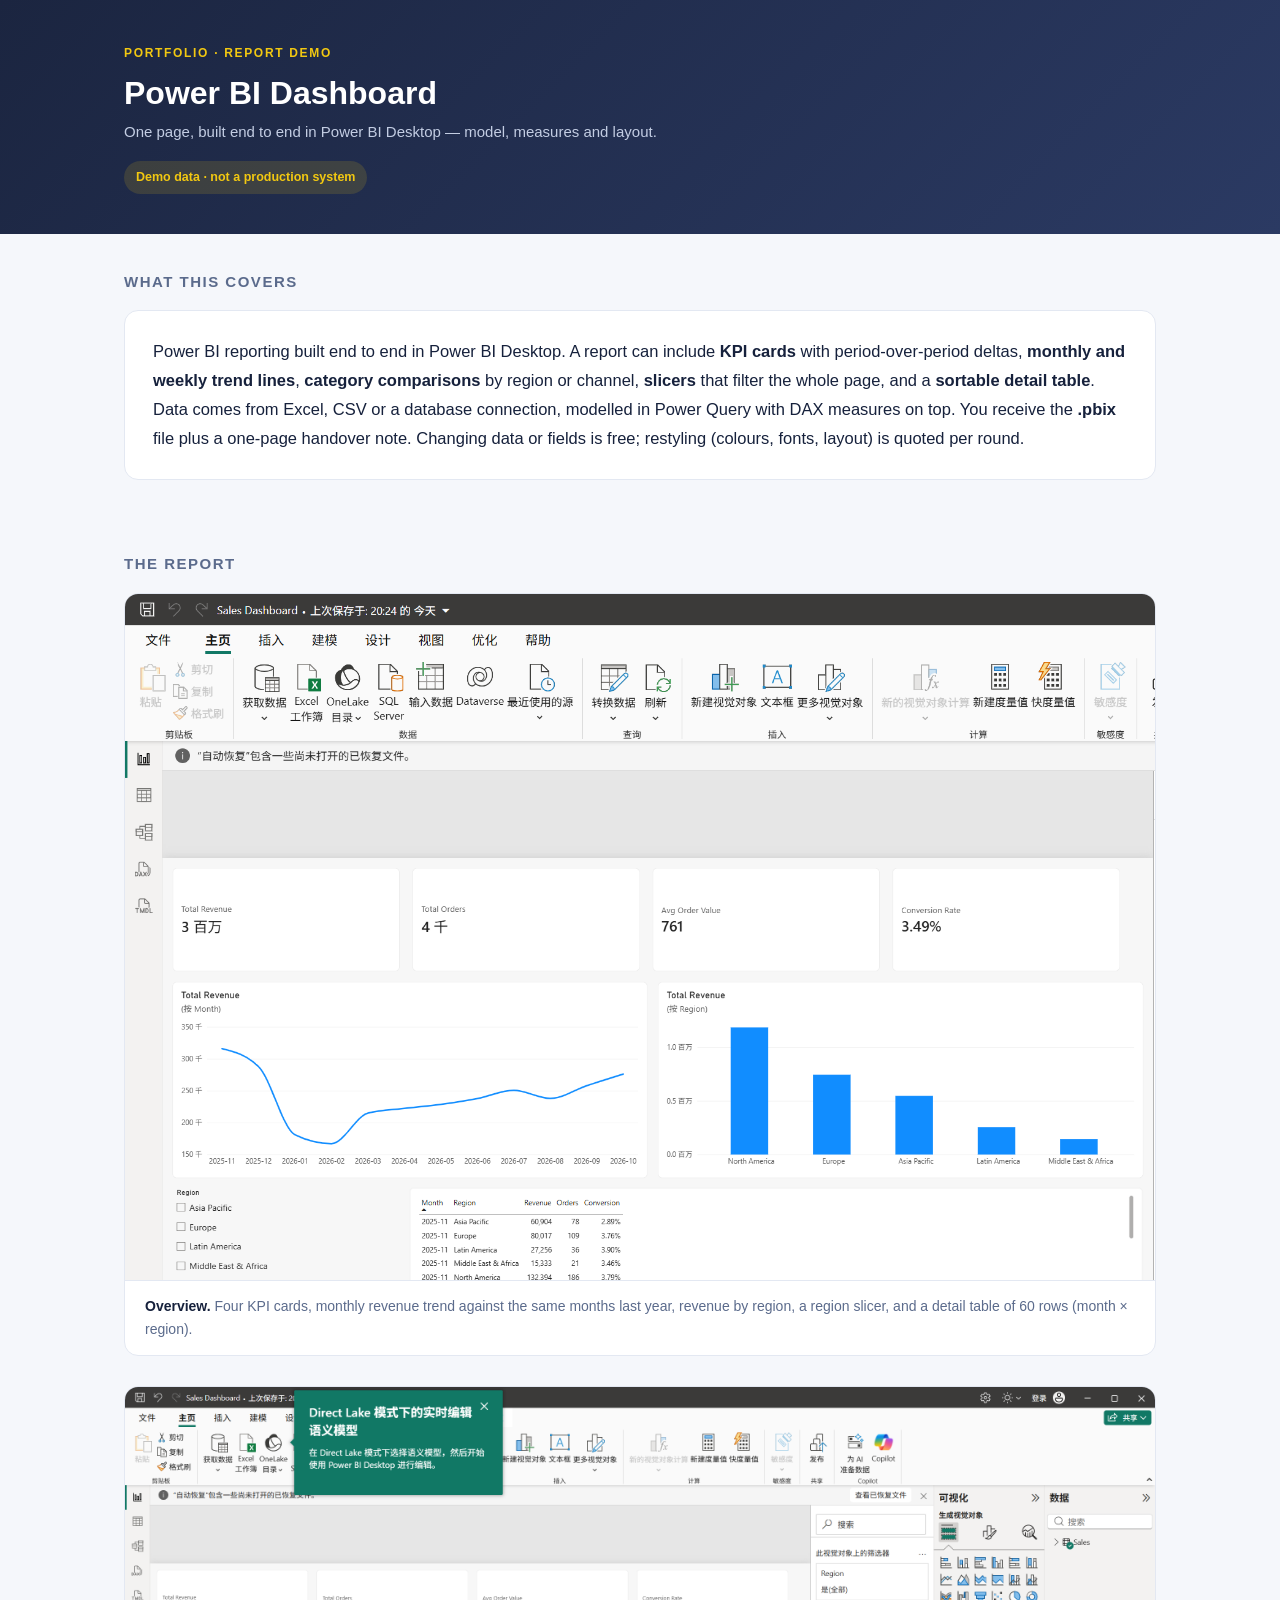
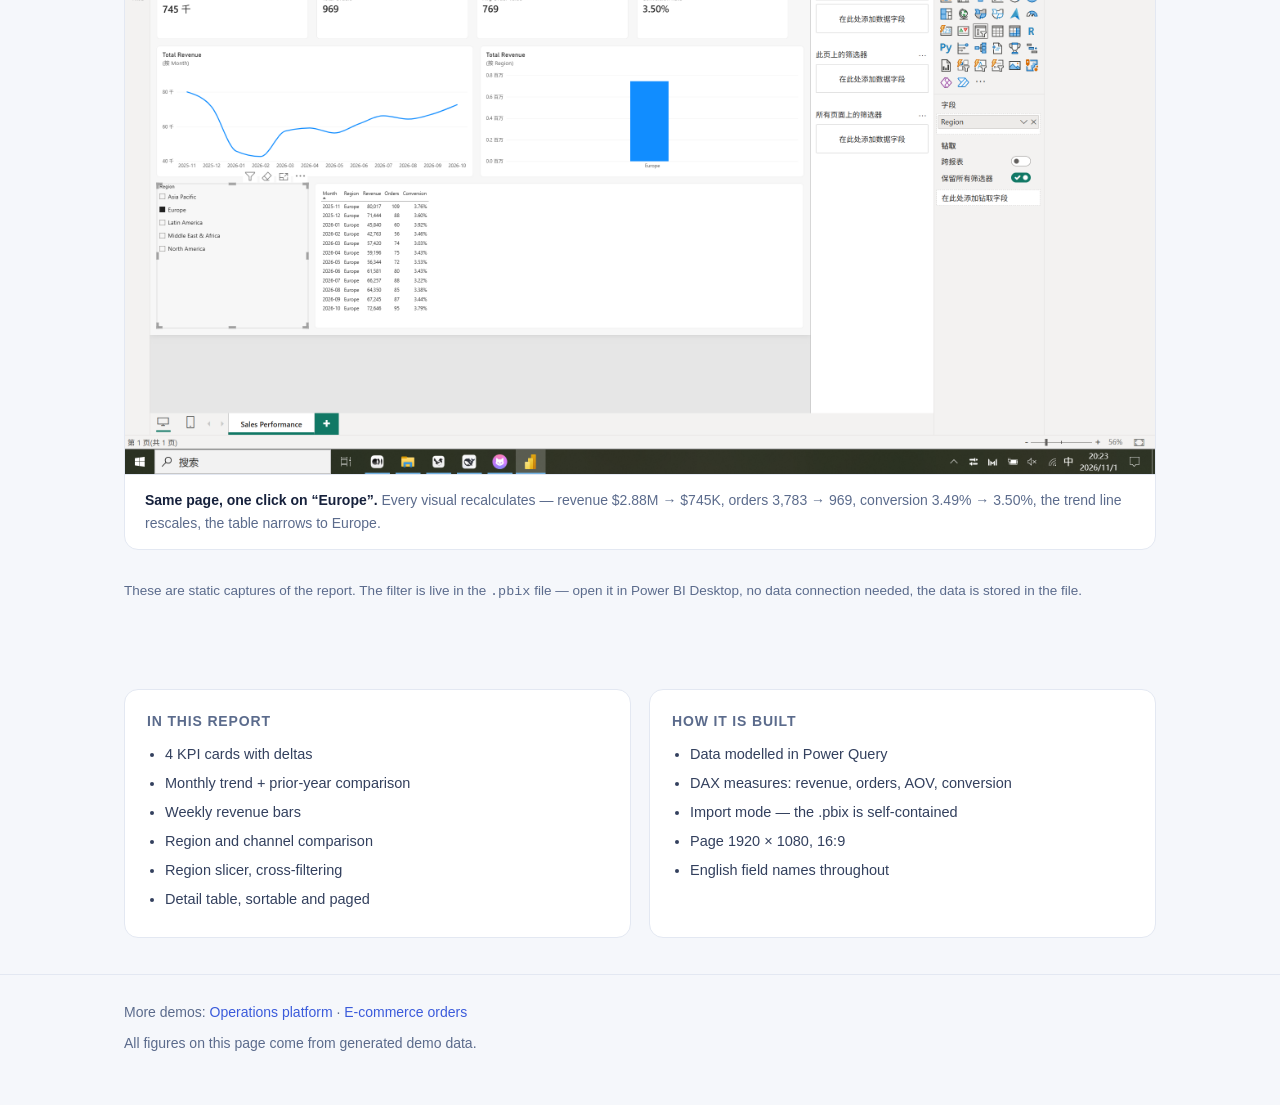
==== powerbi/index.html @ b73c006c "add powerbi demo page" ====
<!DOCTYPE html>
<html lang="en">
<head>
<meta charset="utf-8">
<meta name="viewport" content="width=device-width, initial-scale=1">
<title>Power BI Dashboard · Demo</title>
<style>
  :root{
    --ink:#16213c; --sub:#5b6b8c; --line:#e3e8f2; --bg:#f5f7fb;
    --brand:#f2c811; --card:#ffffff;
  }
  *{box-sizing:border-box}
  body{margin:0;background:var(--bg);color:var(--ink);
    font:16px/1.65 -apple-system,BlinkMacSystemFont,"Segoe UI",Roboto,Helvetica,Arial,sans-serif}
  .wrap{max-width:1080px;margin:0 auto;padding:0 24px}
  header{background:linear-gradient(135deg,#1b2540,#2b3a63);color:#fff;padding:44px 0 40px}
  header .kicker{font-size:12px;letter-spacing:.14em;text-transform:uppercase;color:#f2c811;font-weight:600}
  header h1{margin:10px 0 8px;font-size:32px;line-height:1.2;font-weight:700}
  header p{margin:0;color:#c3cde3;font-size:15px}
  .badge{display:inline-block;margin-top:16px;padding:6px 12px;border-radius:999px;
    background:rgba(242,200,17,.14);color:#f2c811;font-size:12.5px;font-weight:600}
  section{padding:36px 0}
  h2{font-size:15px;letter-spacing:.1em;text-transform:uppercase;color:var(--sub);
    margin:0 0 16px;font-weight:700}
  .lead{background:var(--card);border:1px solid var(--line);border-radius:14px;
    padding:26px 28px;font-size:16.5px;line-height:1.75;margin:0}
  .lead strong{color:var(--ink)}
  figure{margin:0 0 30px;background:var(--card);border:1px solid var(--line);
    border-radius:14px;overflow:hidden}
  figure img{display:block;width:100%;height:auto}
  figcaption{padding:14px 20px;font-size:14px;color:var(--sub);border-top:1px solid var(--line)}
  figcaption b{color:var(--ink)}
  .grid{display:grid;grid-template-columns:1fr 1fr;gap:18px}
  .card{background:var(--card);border:1px solid var(--line);border-radius:14px;padding:20px 22px}
  .card h3{margin:0 0 10px;font-size:14px;letter-spacing:.06em;text-transform:uppercase;color:var(--sub)}
  .card ul{margin:0;padding-left:18px;font-size:14.5px;color:#33405e}
  .card li{margin:5px 0}
  .note{font-size:13.5px;color:var(--sub);margin-top:8px}
  footer{border-top:1px solid var(--line);padding:26px 0 50px;font-size:14px;color:var(--sub)}
  footer a{color:#3b5bdb;text-decoration:none}
  footer a:hover{text-decoration:underline}
  @media (max-width:760px){.grid{grid-template-columns:1fr}header h1{font-size:25px}}
</style>
</head>
<body>

<header>
  <div class="wrap">
    <div class="kicker">Portfolio · Report Demo</div>
    <h1>Power BI Dashboard</h1>
    <p>One page, built end to end in Power BI Desktop — model, measures and layout.</p>
    <span class="badge">Demo data · not a production system</span>
  </div>
</header>

<section>
  <div class="wrap">
    <h2>What this covers</h2>
    <p class="lead">
      Power BI reporting built end to end in Power BI Desktop. A report can include
      <strong>KPI cards</strong> with period-over-period deltas, <strong>monthly and weekly trend lines</strong>,
      <strong>category comparisons</strong> by region or channel, <strong>slicers</strong> that filter the whole page,
      and a <strong>sortable detail table</strong>. Data comes from Excel, CSV or a database connection,
      modelled in Power Query with DAX measures on top. You receive the <strong>.pbix</strong> file plus a
      one-page handover note. Changing data or fields is free; restyling (colours, fonts, layout) is quoted per round.
    </p>
  </div>
</section>

<section>
  <div class="wrap">
    <h2>The report</h2>

    <figure>
      <img src="overview.png" alt="Power BI report overview: four KPI cards, monthly revenue trend, revenue by region, region slicer and a detail table">
      <figcaption>
        <b>Overview.</b> Four KPI cards, monthly revenue trend against the same months last year,
        revenue by region, a region slicer, and a detail table of 60 rows (month × region).
      </figcaption>
    </figure>

    <figure>
      <img src="filtered.png" alt="The same report after selecting Europe in the slicer, with all visuals recalculated">
      <figcaption>
        <b>Same page, one click on “Europe”.</b> Every visual recalculates — revenue $2.88M → $745K,
        orders 3,783 → 969, conversion 3.49% → 3.50%, the trend line rescales, the table narrows to Europe.
      </figcaption>
    </figure>

    <p class="note">
      These are static captures of the report. The filter is live in the <code>.pbix</code> file —
      open it in Power BI Desktop, no data connection needed, the data is stored in the file.
    </p>
  </div>
</section>

<section>
  <div class="wrap">
    <div class="grid">
      <div class="card">
        <h3>In this report</h3>
        <ul>
          <li>4 KPI cards with deltas</li>
          <li>Monthly trend + prior-year comparison</li>
          <li>Weekly revenue bars</li>
          <li>Region and channel comparison</li>
          <li>Region slicer, cross-filtering</li>
          <li>Detail table, sortable and paged</li>
        </ul>
      </div>
      <div class="card">
        <h3>How it is built</h3>
        <ul>
          <li>Data modelled in Power Query</li>
          <li>DAX measures: revenue, orders, AOV, conversion</li>
          <li>Import mode — the .pbix is self-contained</li>
          <li>Page 1920 × 1080, 16:9</li>
          <li>English field names throughout</li>
        </ul>
      </div>
    </div>
  </div>
</section>

<footer>
  <div class="wrap">
    More demos:
    <a href="../huanbao/">Operations platform</a> ·
    <a href="../dianshang/">E-commerce orders</a>
    <div style="margin-top:8px">All figures on this page come from generated demo data.</div>
  </div>
</footer>

</body>
</html>
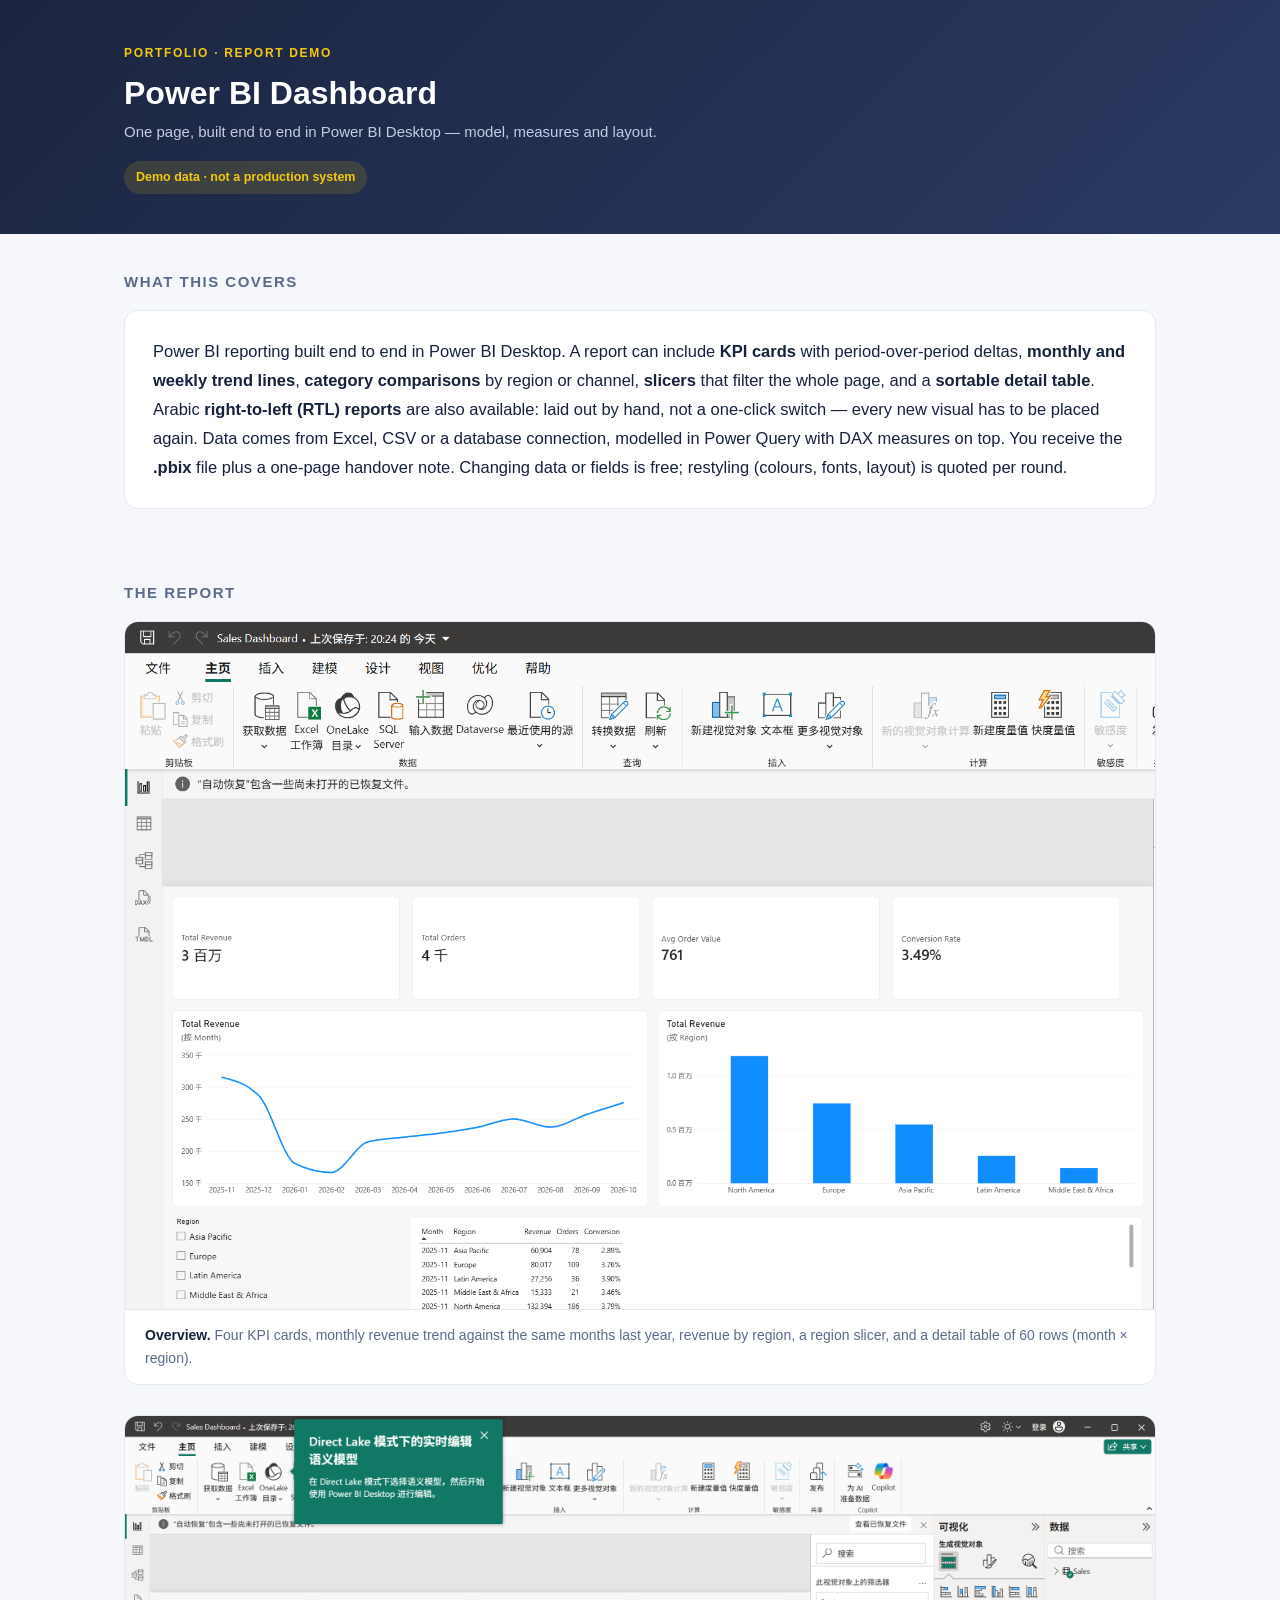
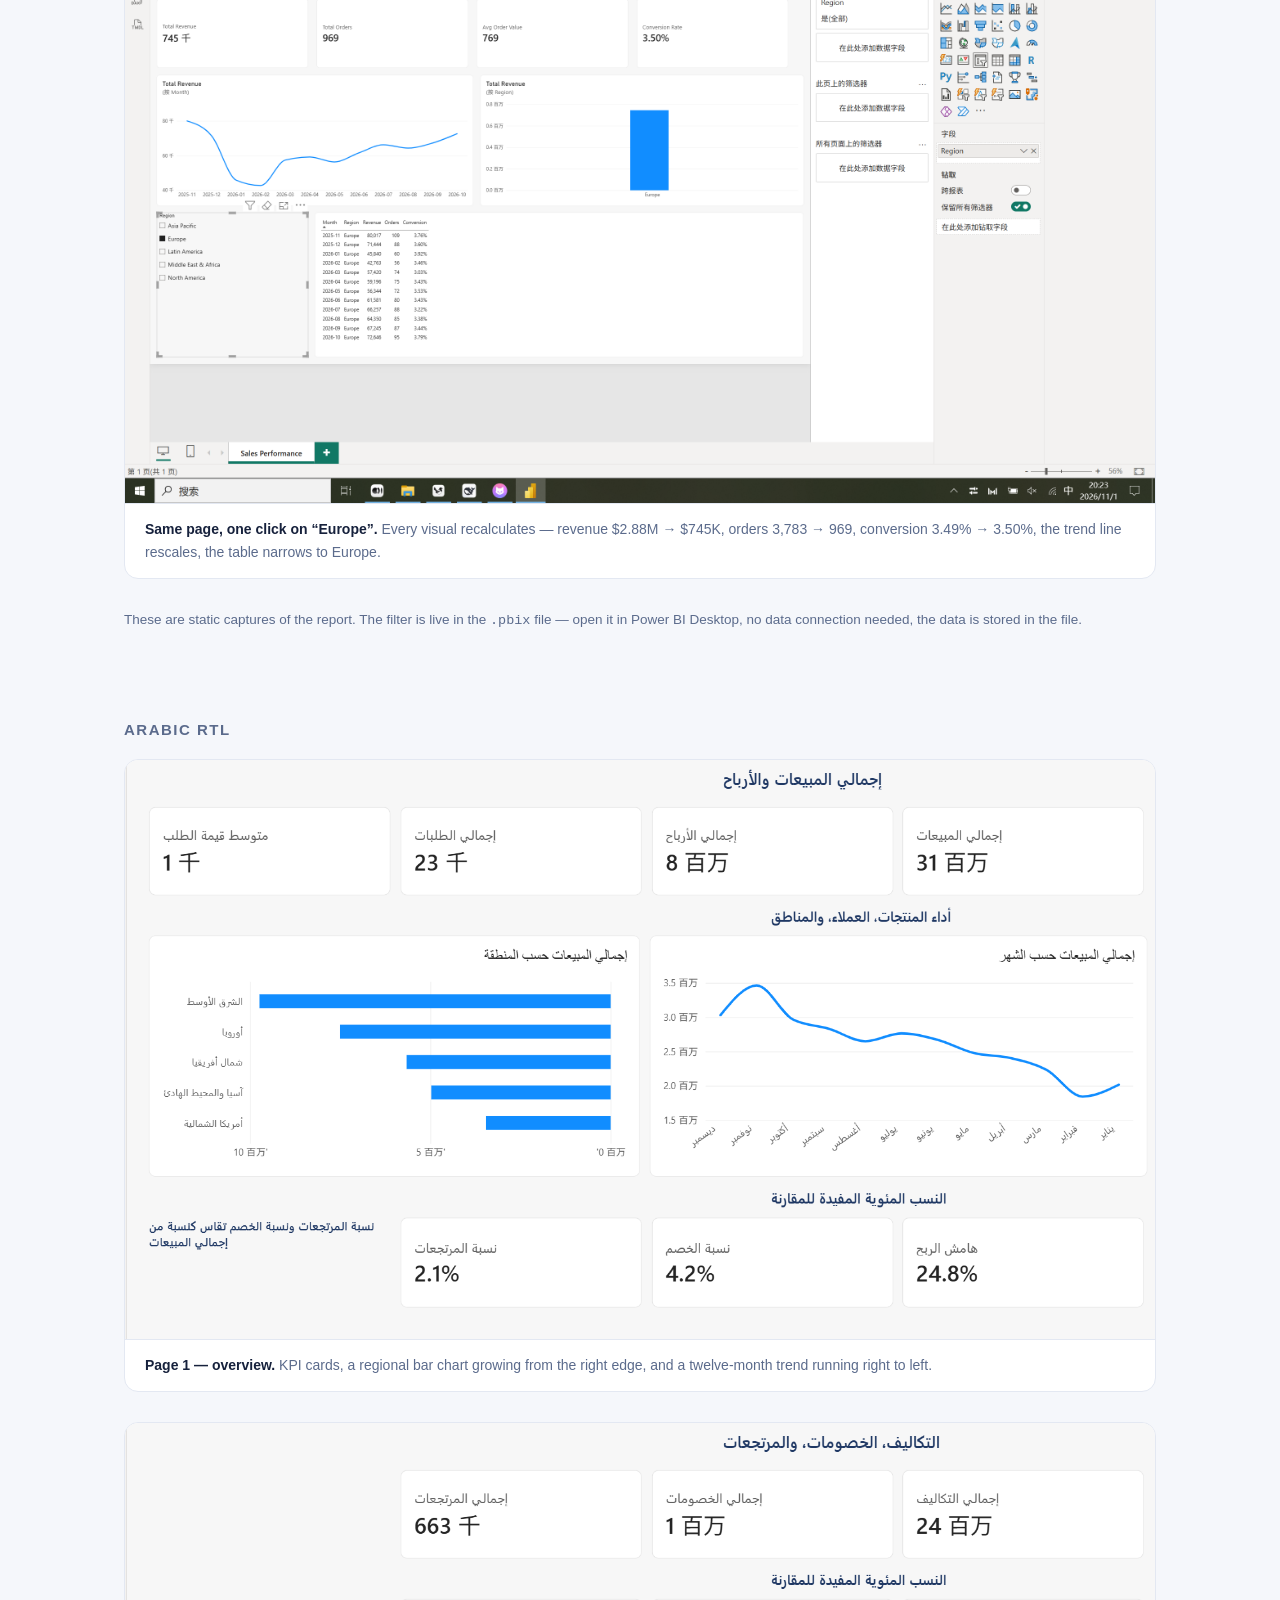
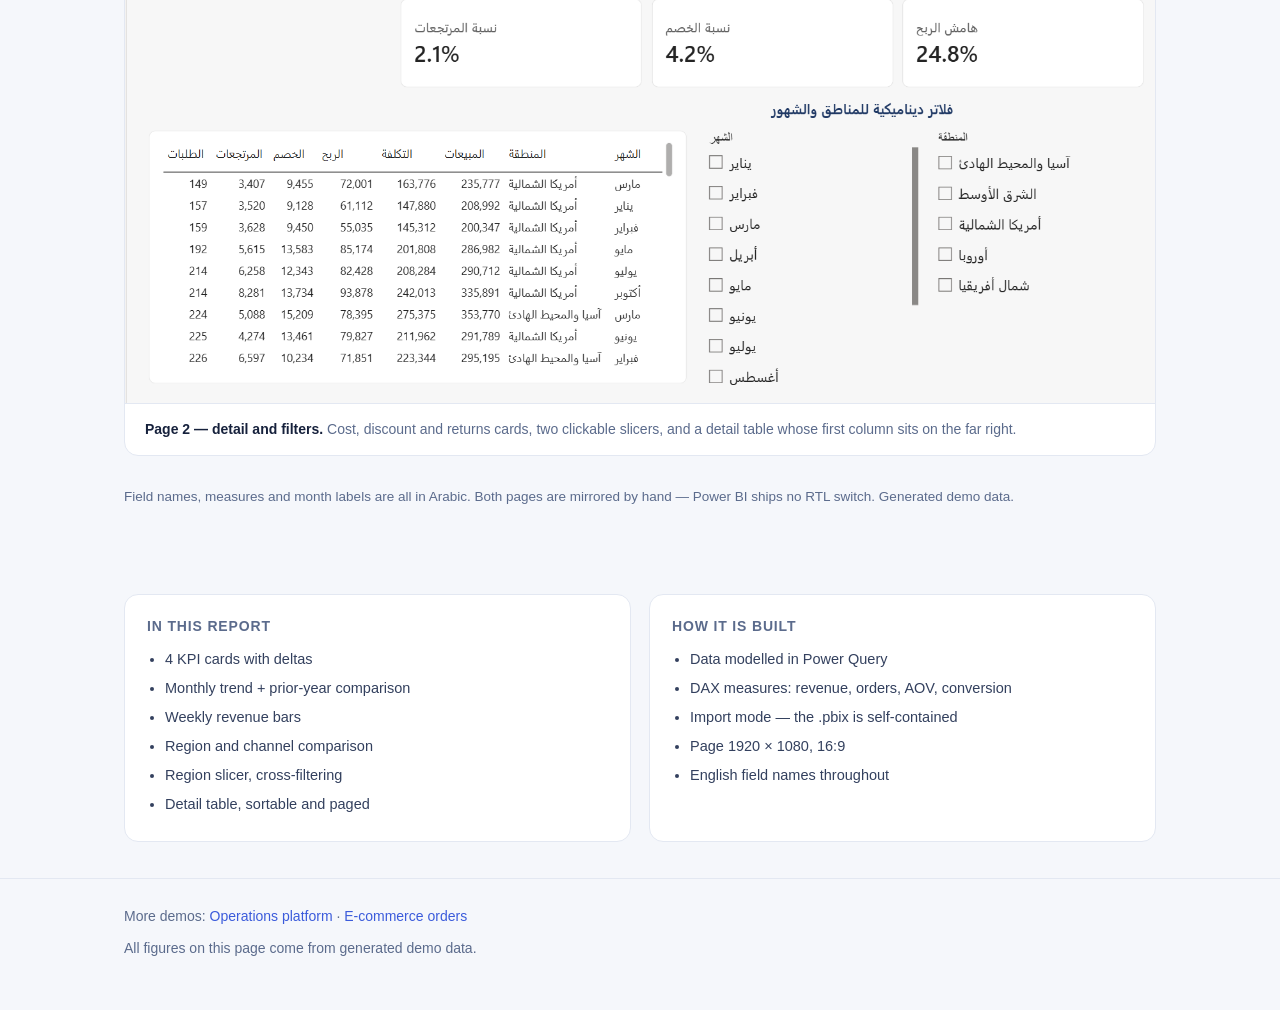
==== commit 312fd5a8: "Add Arabic RTL screenshots and mention RTL support" ====
--- a/powerbi/index.html
+++ b/powerbi/index.html
@@ -60,7 +60,9 @@
       Power BI reporting built end to end in Power BI Desktop. A report can include
       <strong>KPI cards</strong> with period-over-period deltas, <strong>monthly and weekly trend lines</strong>,
       <strong>category comparisons</strong> by region or channel, <strong>slicers</strong> that filter the whole page,
-      and a <strong>sortable detail table</strong>. Data comes from Excel, CSV or a database connection,
+      and a <strong>sortable detail table</strong>. Arabic <strong>right-to-left (RTL) reports</strong> are also available:
+      laid out by hand, not a one-click switch — every new visual has to be placed again.
+      Data comes from Excel, CSV or a database connection,
       modelled in Power Query with DAX measures on top. You receive the <strong>.pbix</strong> file plus a
       one-page handover note. Changing data or fields is free; restyling (colours, fonts, layout) is quoted per round.
     </p>
@@ -90,6 +92,33 @@
     <p class="note">
       These are static captures of the report. The filter is live in the <code>.pbix</code> file —
       open it in Power BI Desktop, no data connection needed, the data is stored in the file.
+    </p>
+  </div>
+</section>
+
+<section>
+  <div class="wrap">
+    <h2>Arabic RTL</h2>
+
+    <figure>
+      <img src="rtl-page1.png" alt="Page one of an Arabic right-to-left report: KPI cards, a regional bar chart growing from the right edge, and a month trend running right to left">
+      <figcaption>
+        <b>Page 1 — overview.</b> KPI cards, a regional bar chart growing from the right edge,
+        and a twelve-month trend running right to left.
+      </figcaption>
+    </figure>
+
+    <figure>
+      <img src="rtl-page2.png" alt="Page two of the same Arabic report: cost, discount and returns cards, two slicers, and a detail table with the month column on the far right">
+      <figcaption>
+        <b>Page 2 — detail and filters.</b> Cost, discount and returns cards, two clickable slicers,
+        and a detail table whose first column sits on the far right.
+      </figcaption>
+    </figure>
+
+    <p class="note">
+      Field names, measures and month labels are all in Arabic. Both pages are mirrored by hand —
+      Power BI ships no RTL switch. Generated demo data.
     </p>
   </div>
 </section>
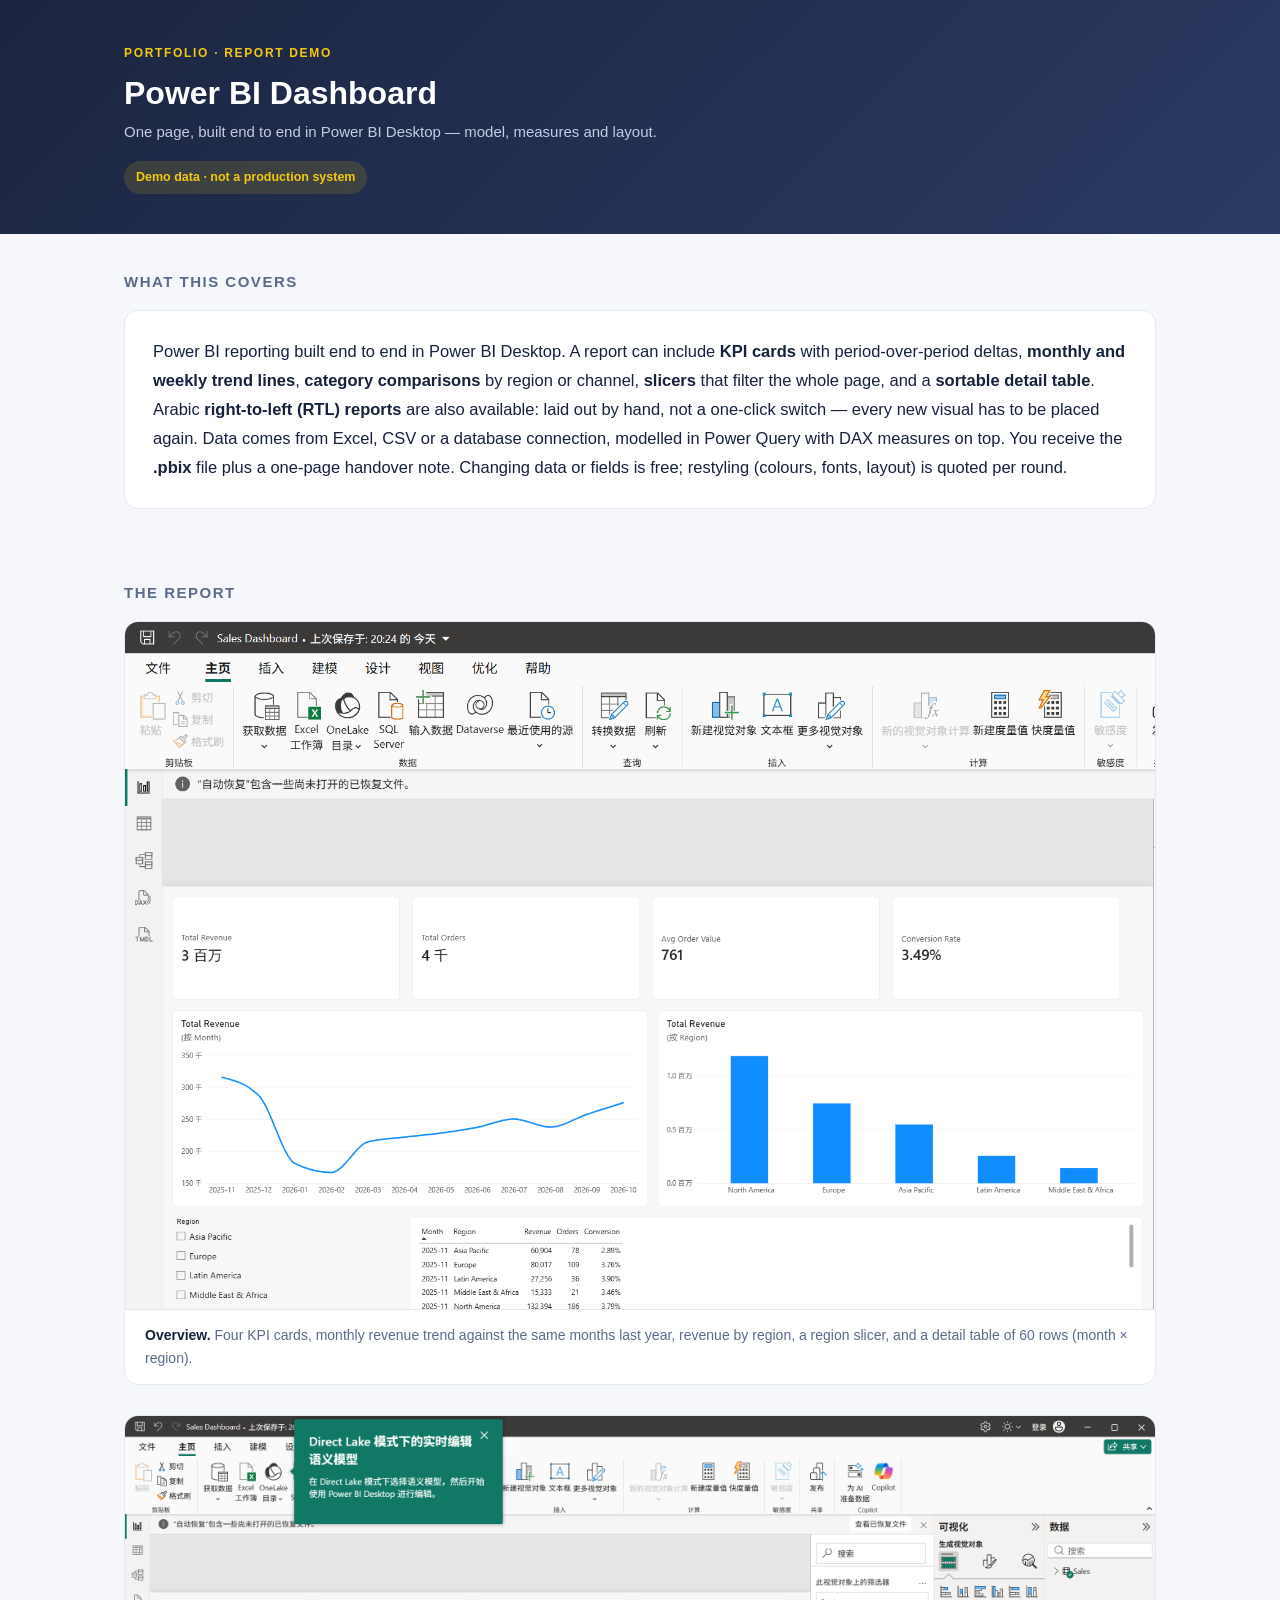
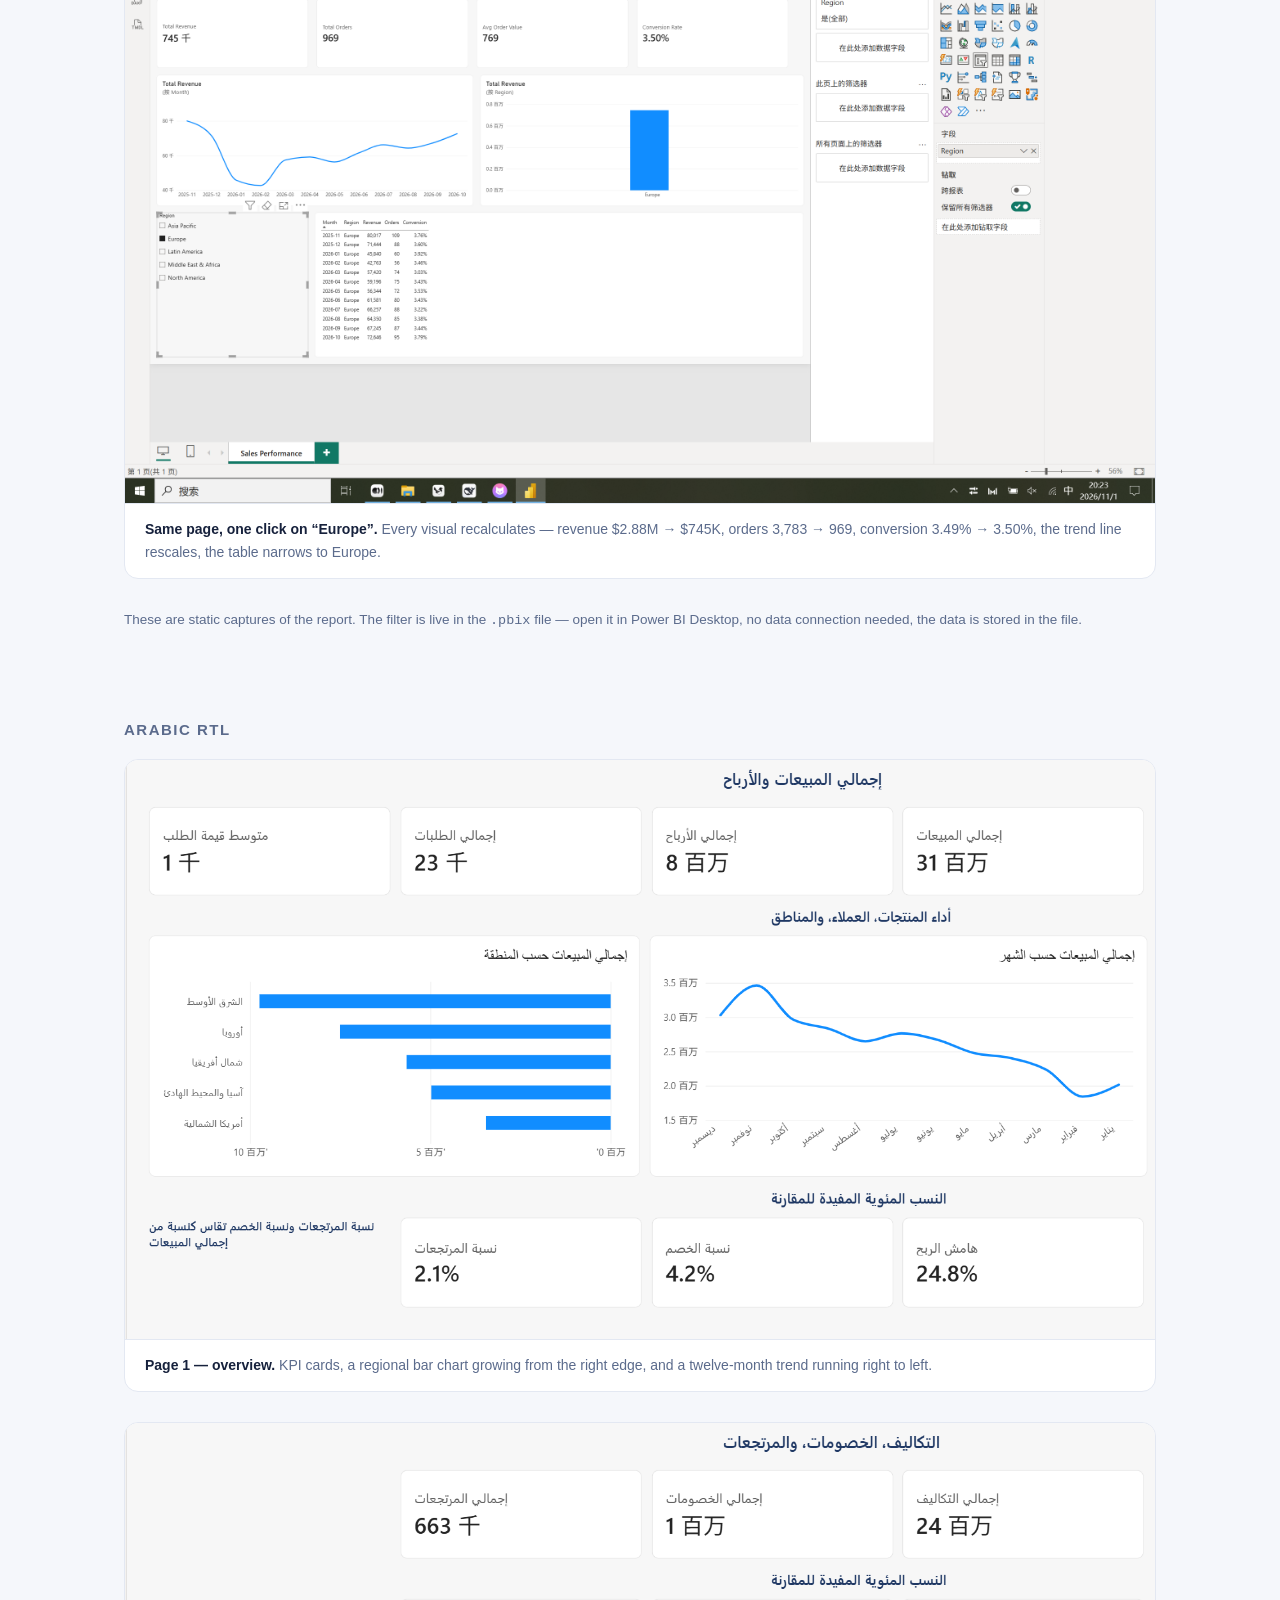
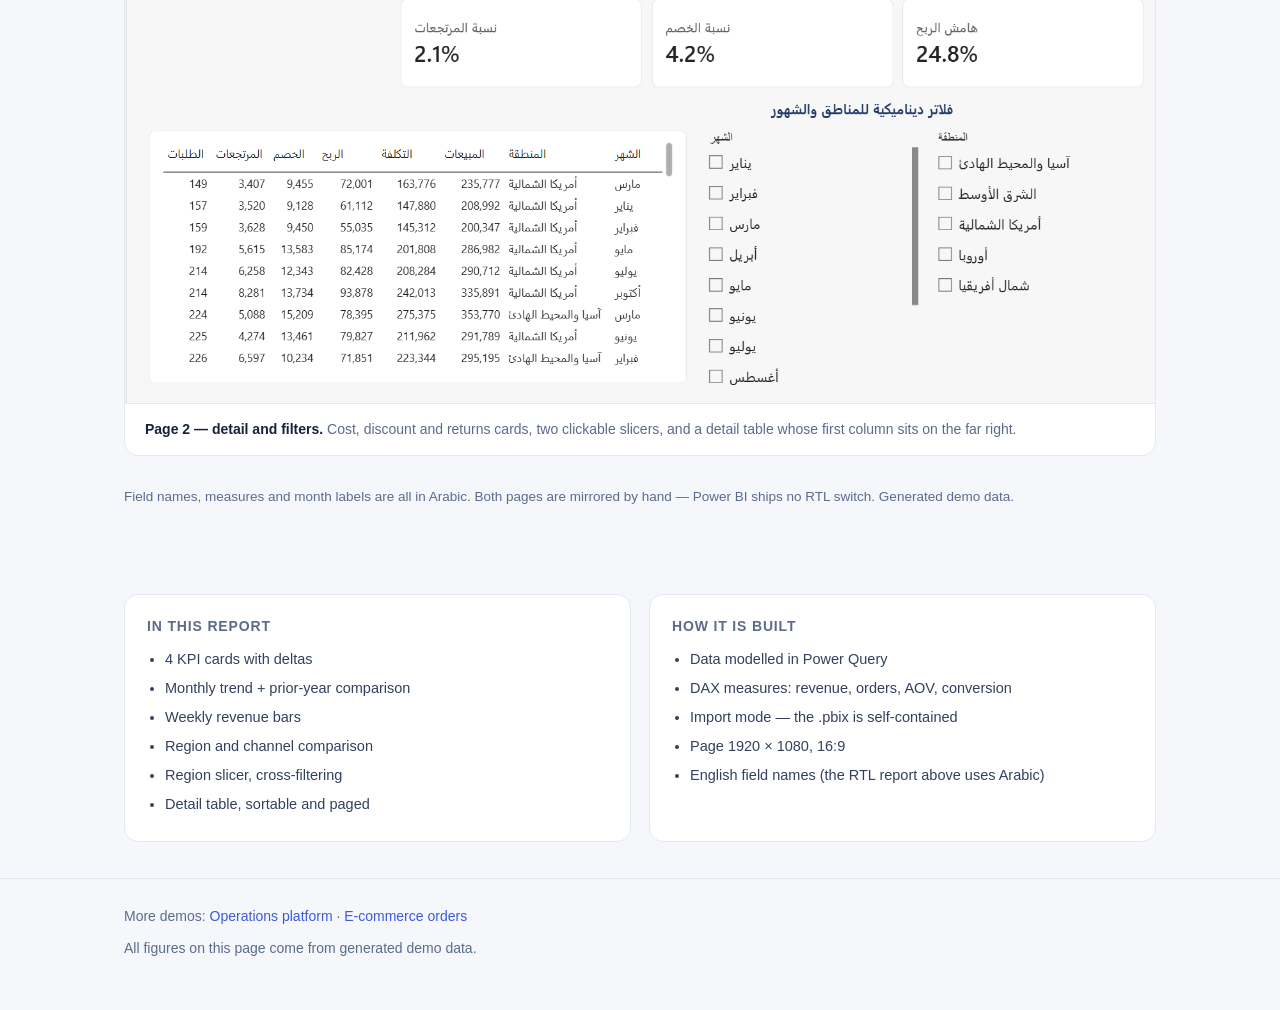
==== commit 2c44b883: "Clarify field-name language note next to the RTL section" ====
--- a/powerbi/index.html
+++ b/powerbi/index.html
@@ -144,7 +144,7 @@
           <li>DAX measures: revenue, orders, AOV, conversion</li>
           <li>Import mode — the .pbix is self-contained</li>
           <li>Page 1920 × 1080, 16:9</li>
-          <li>English field names throughout</li>
+          <li>English field names (the RTL report above uses Arabic)</li>
         </ul>
       </div>
     </div>
